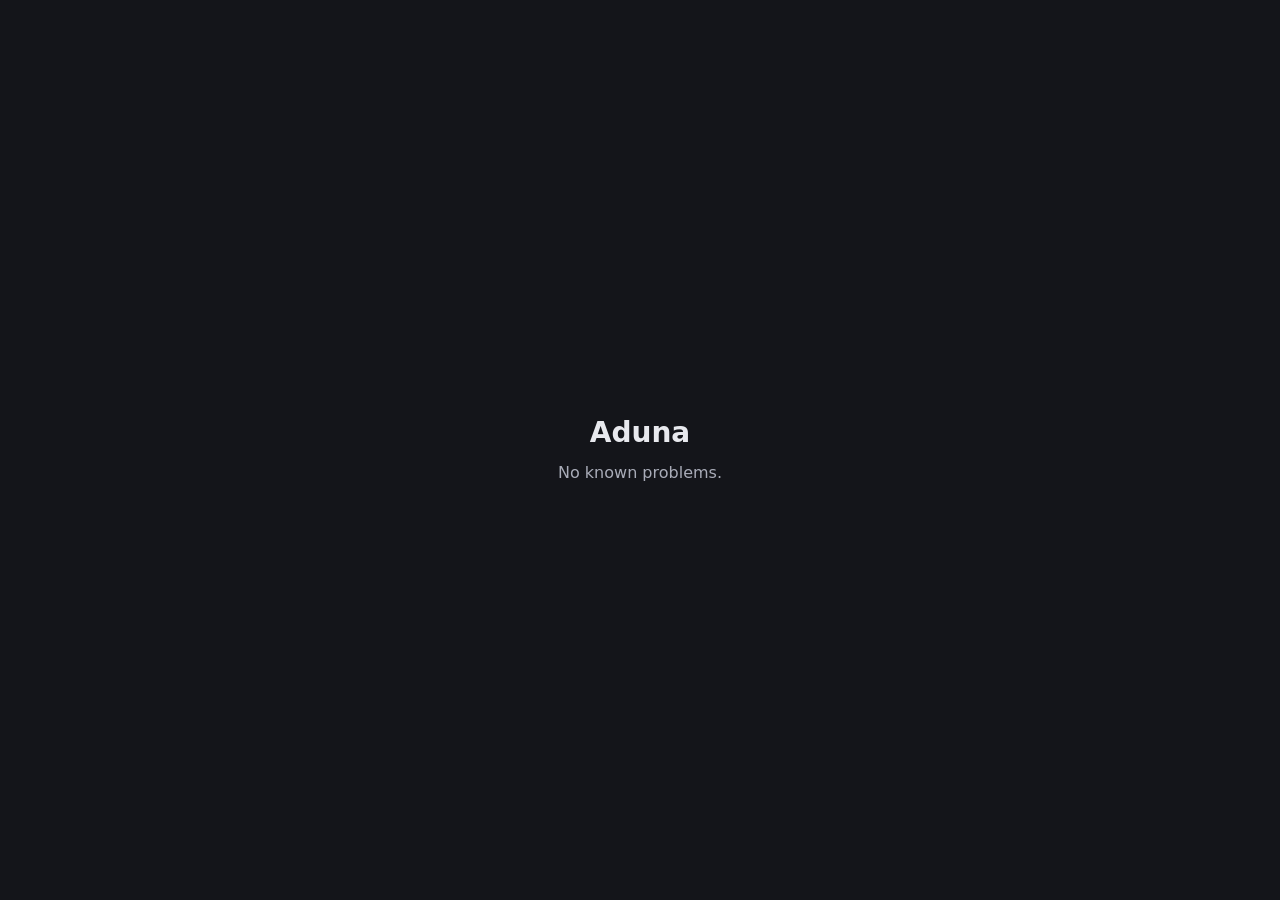
==== index.html @ 29a274d0 "Add status file and status page" ====
<!doctype html>
<html lang="en">
<head>
<meta charset="utf-8">
<meta name="viewport" content="width=device-width, initial-scale=1">
<title>Aduna status</title>
<style>
  :root { color-scheme: dark; }
  body { margin: 0; min-height: 100vh; display: grid; place-items: center; background: #14151a; color: #e8e9ee; font-family: system-ui, sans-serif; text-align: center; }
  main { padding: 24px; max-width: 420px; }
  h1 { font-size: 28px; margin: 0 0 12px; }
  p { margin: 0; color: #a9acb8; line-height: 1.5; }
</style>
</head>
<body>
<main>
  <h1 id="title">Aduna</h1>
  <p id="msg">Checking the server...</p>
</main>
<script>
fetch('status.json', { cache: 'no-store' })
  .then((r) => r.json())
  .then((s) => {
    document.getElementById('title').textContent = s.down ? 'Aduna is down' : 'Aduna';
    document.getElementById('msg').textContent = s.message || (s.down ? 'Back soon.' : 'No known problems.');
  })
  .catch(() => { document.getElementById('msg').textContent = 'Could not load the status.'; });
</script>
</body>
</html>
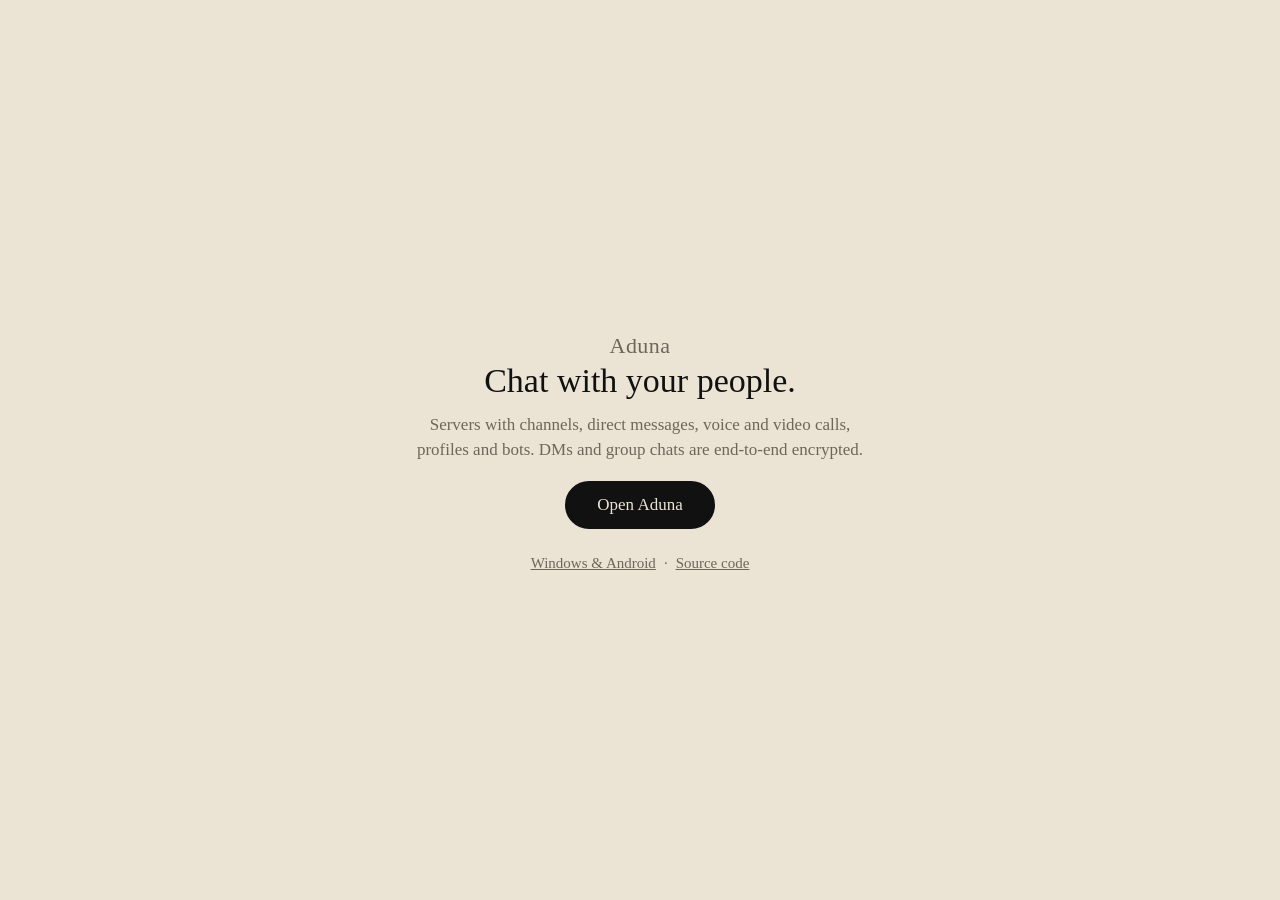
==== commit f5926d3b: "Make the repo the Aduna homepage with a status bar and a connecting page - index.html: homepage with" ====
--- a/index.html
+++ b/index.html
@@ -3,28 +3,82 @@
 <head>
 <meta charset="utf-8">
 <meta name="viewport" content="width=device-width, initial-scale=1">
-<title>Aduna status</title>
-<style>
-  :root { color-scheme: dark; }
-  body { margin: 0; min-height: 100vh; display: grid; place-items: center; background: #14151a; color: #e8e9ee; font-family: system-ui, sans-serif; text-align: center; }
-  main { padding: 24px; max-width: 420px; }
-  h1 { font-size: 28px; margin: 0 0 12px; }
-  p { margin: 0; color: #a9acb8; line-height: 1.5; }
-</style>
+<title>Aduna</title>
+<meta name="description" content="Aduna is a chat app with servers, channels, DMs, voice and video calls, and bots.">
+<link rel="stylesheet" href="site.css">
 </head>
 <body>
-<main>
-  <h1 id="title">Aduna</h1>
-  <p id="msg">Checking the server...</p>
-</main>
+<div id="bar" role="status" aria-live="polite"></div>
+
+<div class="wrap">
+  <main>
+    <p class="brand">Aduna</p>
+    <h1>Chat with your people.</h1>
+    <p>Servers with channels, direct messages, voice and video calls, profiles and bots. DMs and group chats are end-to-end encrypted.</p>
+    <a class="btn" id="open" href="connect.html">Open Aduna</a>
+    <div class="links">
+      <a id="releases" href="#">Windows &amp; Android</a>·<a id="source" href="#">Source code</a>
+    </div>
+  </main>
+</div>
+
+<script src="config.js"></script>
 <script>
-fetch('status.json', { cache: 'no-store' })
-  .then((r) => r.json())
-  .then((s) => {
-    document.getElementById('title').textContent = s.down ? 'Aduna is down' : 'Aduna';
-    document.getElementById('msg').textContent = s.message || (s.down ? 'Back soon.' : 'No known problems.');
-  })
-  .catch(() => { document.getElementById('msg').textContent = 'Could not load the status.'; });
+(function () {
+  var bar = document.getElementById('bar');
+  document.getElementById('releases').href = ADUNA.releases;
+  document.getElementById('source').href = ADUNA.source;
+
+  var manual = null;      // what status.json says: {kind, text} or null
+  var unreachable = false; // the server did not answer /healthz twice in a row
+
+  function render() {
+    var m = manual;
+    if (!m && unreachable) m = { kind: 'warn', text: 'Aduna isn’t responding right now. It may be restarting.' };
+    if (!m) { bar.className = ''; bar.textContent = ''; return; }
+    bar.className = 'show ' + m.kind;
+    bar.textContent = m.text;
+  }
+
+  // status.json is edited by hand: { "down": true, "message": "Restarting for an update." }
+  function loadStatus() {
+    return fetch('status.json?t=' + Date.now(), { cache: 'no-store' })
+      .then(function (r) { return r.json(); })
+      .then(function (s) {
+        if (s.down) manual = { kind: 'down', text: s.message || 'Aduna is down. Back soon.' };
+        else if (s.message) manual = { kind: 'warn', text: s.message };
+        else manual = null;
+      })
+      .catch(function () { /* keep whatever we had */ });
+  }
+
+  function ping() {
+    var ctl = typeof AbortController === 'function' ? new AbortController() : null;
+    var stop = ctl ? setTimeout(function () { ctl.abort(); }, 5000) : null;
+    return fetch(ADUNA.health + '?t=' + Date.now(), { cache: 'no-store', signal: ctl ? ctl.signal : undefined })
+      .then(function (r) { return r.ok ? r.text() : ''; })
+      .then(function (t) { return t.trim() === 'ok'; })
+      .catch(function () { return false; })
+      .then(function (up) { if (stop) clearTimeout(stop); return up; });
+  }
+
+  var misses = 0;
+  function check() {
+    loadStatus().then(function () {
+      return ping();
+    }).then(function (up) {
+      if (up || navigator.onLine === false) { misses = 0; unreachable = false; render(); return; }
+      misses += 1;
+      // one miss can be a blip; two in a row is worth telling people about
+      if (misses >= 2) { unreachable = true; render(); return; }
+      render();
+      setTimeout(check, 5000);
+    });
+  }
+
+  check();
+  setInterval(check, 30000);
+})();
 </script>
 </body>
 </html>
--- a/site.css
+++ b/site.css
@@ -0,0 +1,32 @@
+:root{--bg:#ebe4d4;--text:#111112;--muted:#6d675a;--line:#c9c0aa;--warn-bg:#f1d98a;--warn-text:#3b2f00;--down-bg:#b3261e;--down-text:#fff}
+@media (prefers-color-scheme: dark){:root{--bg:#141917;--text:#e8ece9;--muted:#8fa097;--line:#33403a;--warn-bg:#5a4a12;--warn-text:#fbefc4;--down-bg:#8c1d18;--down-text:#fff}}
+*{box-sizing:border-box}
+html,body{margin:0;min-height:100%}
+body{background:var(--bg);color:var(--text);font-family:Georgia,serif;display:flex;flex-direction:column;min-height:100vh}
+a{color:inherit}
+.brand{font-size:22px;letter-spacing:.02em;margin:0}
+
+/* status bar */
+#bar{display:none;padding:10px 16px;text-align:center;font-size:15px;line-height:1.4}
+#bar.show{display:block}
+#bar.warn{background:var(--warn-bg);color:var(--warn-text)}
+#bar.down{background:var(--down-bg);color:var(--down-text)}
+
+/* page layout */
+.wrap{flex:1;display:flex;align-items:center;justify-content:center;padding:24px}
+main{max-width:460px;text-align:center}
+h1{font-weight:400;font-size:34px;margin:0 0 12px}
+p{color:var(--muted);font-size:17px;line-height:1.5;margin:0 0 18px}
+.btn{display:inline-block;font:inherit;font-size:17px;line-height:44px;height:48px;padding:0 30px;border-radius:30px;border:2px solid var(--text);background:var(--text);color:var(--bg);cursor:pointer;text-decoration:none}
+.btn.ghost{background:transparent;color:var(--text)}
+.btn:disabled{opacity:.5;cursor:default}
+.links{margin-top:26px;font-size:15px;color:var(--muted)}
+.links a{margin:0 8px}
+
+/* loading page */
+.spin{width:34px;height:34px;margin:0 auto 22px;border:3px solid var(--line);border-top-color:var(--text);border-radius:50%;animation:spin 1s linear infinite}
+#what{color:var(--text);font-size:18px;min-height:52px}
+#meta{font-size:14px;min-height:20px}
+.row{display:flex;gap:12px;justify-content:center;flex-wrap:wrap;margin-top:6px}
+@keyframes spin{to{transform:rotate(360deg)}}
+@media (prefers-reduced-motion: reduce){.spin{animation-duration:3s}}
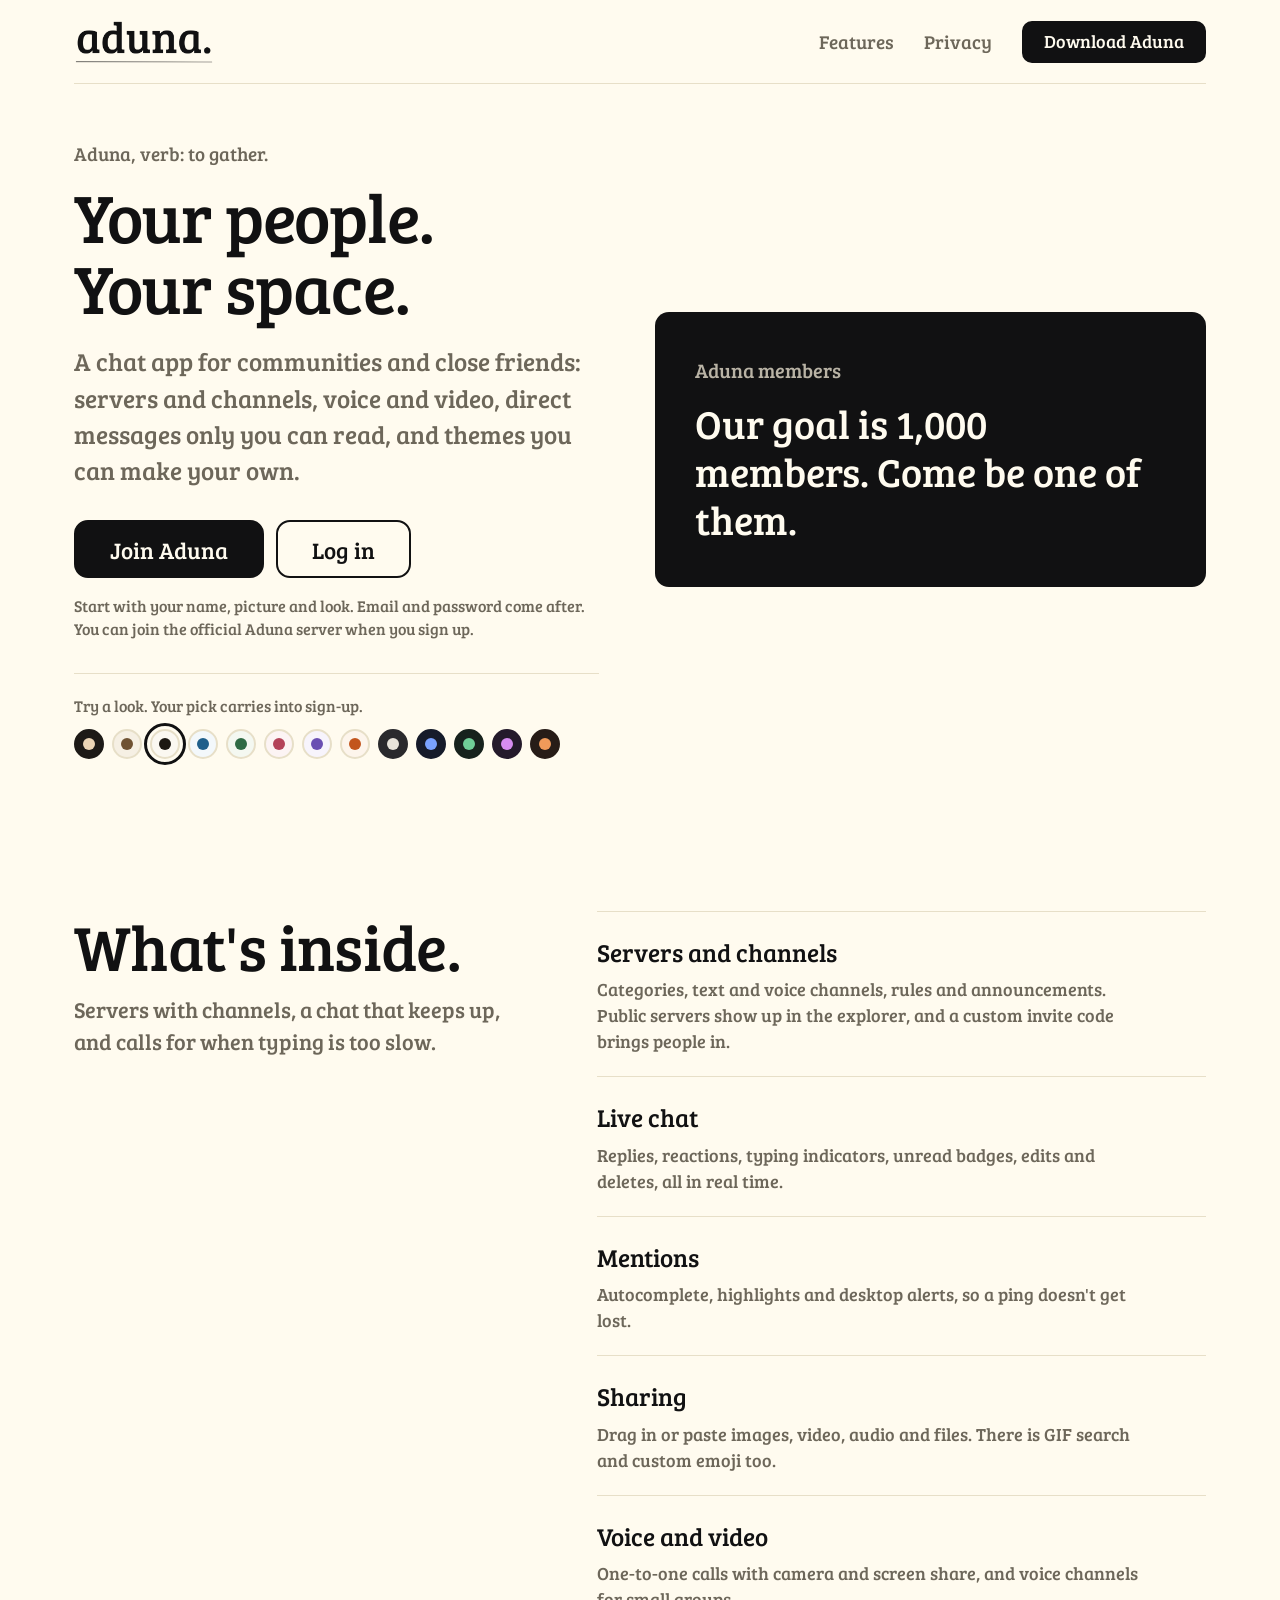
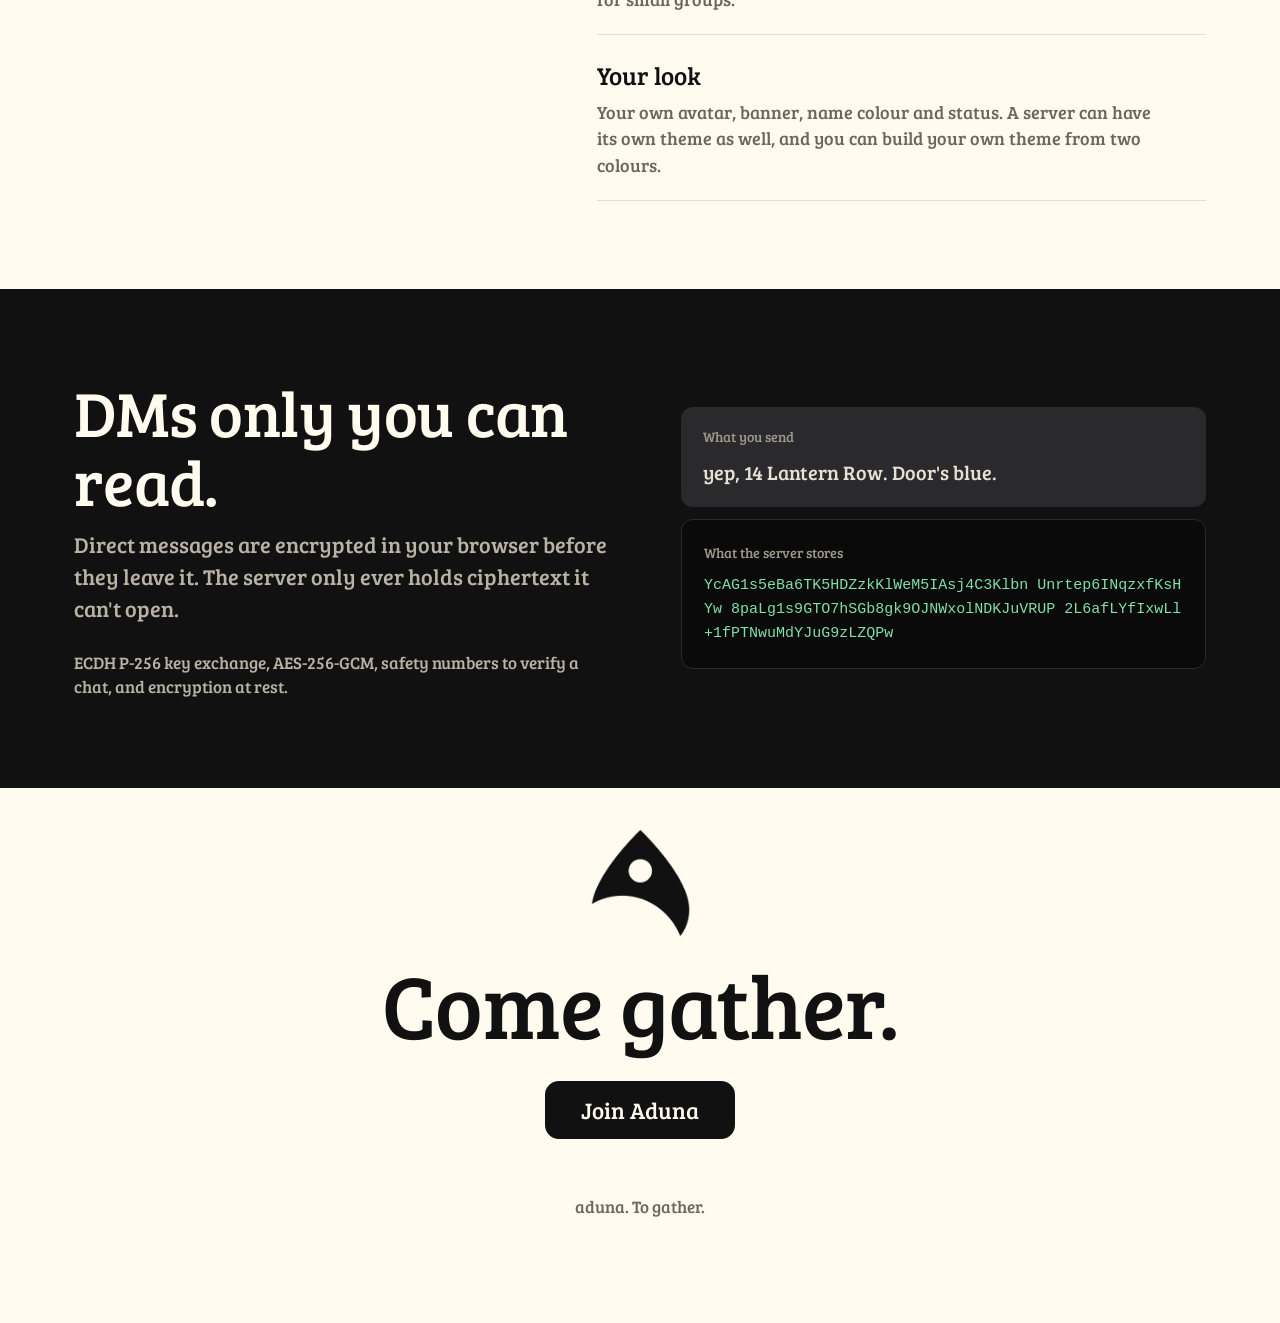
==== commit 7787ef28: "Match the homepage to the Aduna landing page - index.html: the server's landing page (hero, theme sw" ====
--- a/index.html
+++ b/index.html
@@ -3,82 +3,108 @@
 <head>
 <meta charset="utf-8">
 <meta name="viewport" content="width=device-width, initial-scale=1">
-<title>Aduna</title>
-<meta name="description" content="Aduna is a chat app with servers, channels, DMs, voice and video calls, and bots.">
+<title>Aduna: to gather.</title>
+<meta name="description" content="Aduna is a chat app for your people. Servers, live chat, end-to-end encrypted DMs, voice and video calls, and themes.">
+<meta name="theme-color" content="#fffbef">
+<meta name="google-adsense-account" content="ca-pub-8339145384563901">
+<meta property="og:title" content="Aduna: to gather.">
+<meta property="og:description" content="Servers, live chat, encrypted DMs, calls and themes. Come gather.">
+<meta property="og:image" content="https://aduna.dpdns.org/home-assets/aduna-icon.png">
+<link rel="icon" type="image/png" href="home-assets/favicon.png" media="(prefers-color-scheme: light)" />
+<link rel="icon" type="image/png" href="home-assets/favicon-dark.png" media="(prefers-color-scheme: dark)" />
+<link rel="manifest" href="/manifest.webmanifest">
+<link rel="apple-touch-icon" href="home-assets/apple-touch-icon.png">
+<link rel="stylesheet" href="home-assets/landing.css">
 <link rel="stylesheet" href="site.css">
+<script src="/pwa.js" defer></script>
 </head>
 <body>
 <div id="bar" role="status" aria-live="polite"></div>
 
 <div class="wrap">
-  <main>
-    <p class="brand">Aduna</p>
-    <h1>Chat with your people.</h1>
-    <p>Servers with channels, direct messages, voice and video calls, profiles and bots. DMs and group chats are end-to-end encrypted.</p>
-    <a class="btn" id="open" href="connect.html">Open Aduna</a>
-    <div class="links">
-      <a id="releases" href="#">Windows &amp; Android</a>·<a id="source" href="#">Source code</a>
+  <nav>
+    <a class="brand" href="/" aria-label="aduna."><span class="logo-wm" role="img" aria-label="aduna."></span></a>
+    <div class="links"><a class="t" href="#features">Features</a><a class="t" href="#privacy">Privacy</a>
+      <a class="btn sm dl" href="connect.html?go=download">Download Aduna</a></div>
+  </nav>
+
+  <header class="hero">
+    <div class="hero-copy">
+      <p class="kicker">Aduna, verb: to gather.</p>
+      <h1>Your people.<br>Your space.</h1>
+      <p class="lead">A chat app for communities and close friends: servers and channels, voice and video, direct messages only you can read, and themes you can make your own.</p>
+      <div class="cta">
+        <a class="btn big go primary" href="connect.html?go=signup">Join Aduna</a>
+        <a class="btn big ghost login" href="connect.html?go=app">Log in</a>
+      </div>
+      <p class="note">Start with your name, picture and look. Email and password come after. You can join the official Aduna server when you sign up.</p>
+
+      <div class="try" role="group" aria-label="Try a theme on this page">
+        <span class="try-label">Try a look. Your pick carries into sign-up.</span>
+        <div class="dots">
+          <button type="button" class="is20 sw" data-theme="zen" aria-pressed="false" aria-label="Zen" title="Zen">Zen</button>
+          <button type="button" class="is21 sw" data-theme="zen-light" aria-pressed="false" aria-label="Zen Light" title="Zen Light">Zen Light</button>
+          <button type="button" class="is8 sw" data-theme="parchment" aria-pressed="false" aria-label="Parchment" title="Parchment">Parchment</button>
+          <button type="button" class="is9 sw" data-theme="ocean" aria-pressed="false" aria-label="Ocean" title="Ocean">Ocean</button>
+          <button type="button" class="is10 sw" data-theme="forest" aria-pressed="false" aria-label="Forest" title="Forest">Forest</button>
+          <button type="button" class="is11 sw" data-theme="rose" aria-pressed="false" aria-label="Rose" title="Rose">Rose</button>
+          <button type="button" class="is12 sw" data-theme="lavender" aria-pressed="false" aria-label="Lavender" title="Lavender">Lavender</button>
+          <button type="button" class="is13 sw" data-theme="sunset" aria-pressed="false" aria-label="Sunset" title="Sunset">Sunset</button>
+          <button type="button" class="is14 sw" data-theme="charcoal" aria-pressed="false" aria-label="Charcoal" title="Charcoal">Charcoal</button>
+          <button type="button" class="is15 sw" data-theme="midnight" aria-pressed="false" aria-label="Midnight" title="Midnight">Midnight</button>
+          <button type="button" class="is16 sw" data-theme="evergreen" aria-pressed="false" aria-label="Evergreen" title="Evergreen">Evergreen</button>
+          <button type="button" class="is17 sw" data-theme="plum" aria-pressed="false" aria-label="Plum" title="Plum">Plum</button>
+          <button type="button" class="is18 sw" data-theme="ember" aria-pressed="false" aria-label="Ember" title="Ember">Ember</button>
+        </div>
+      </div>
     </div>
-  </main>
+
+    <aside class="goal" id="goal" aria-labelledby="goal-title">
+      <p class="goal-kicker" id="goal-title">Aduna members</p>
+      <p class="goal-count"><b id="goal-n">&ndash;</b><span class="of">of <span id="goal-target">1,000</span></span></p>
+      <div class="goal-bar" id="goal-track" role="progressbar" aria-labelledby="goal-title" aria-valuemin="0" aria-valuemax="1000" aria-valuenow="0"><div class="goal-fill" id="goal-fill"></div></div>
+      <p class="goal-note" id="goal-note">Our goal is 1,000 members. Come be one of them.</p>
+    </aside>
+  </header>
+</div>
+
+<section id="features"><div class="wrap two">
+  <div>
+    <h2>What's inside.</h2>
+    <p class="sub">Servers with channels, a chat that keeps up, and calls for when typing is too slow.</p>
+  </div>
+  <dl class="feat">
+    <div><dt>Servers and channels</dt><dd>Categories, text and voice channels, rules and announcements. Public servers show up in the explorer, and a custom invite code brings people in.</dd></div>
+    <div><dt>Live chat</dt><dd>Replies, reactions, typing indicators, unread badges, edits and deletes, all in real time.</dd></div>
+    <div><dt>Mentions</dt><dd>Autocomplete, highlights and desktop alerts, so a ping doesn't get lost.</dd></div>
+    <div><dt>Sharing</dt><dd>Drag in or paste images, video, audio and files. There is GIF search and custom emoji too.</dd></div>
+    <div><dt>Voice and video</dt><dd>One-to-one calls with camera and screen share, and voice channels for small groups.</dd></div>
+    <div><dt>Your look</dt><dd>Your own avatar, banner, name colour and status. A server can have its own theme as well, and you can build your own theme from two colours.</dd></div>
+  </dl>
+</div></section>
+
+<section id="privacy" class="dark"><div class="wrap split">
+  <div>
+    <h2>DMs only you can read.</h2>
+    <p class="sub">Direct messages are encrypted in your browser before they leave it. The server only ever holds ciphertext it can't open.</p>
+    <p class="spec">ECDH P-256 key exchange, AES-256-GCM, safety numbers to verify a chat, and encryption at rest.</p>
+  </div>
+  <div>
+    <div class="plain"><div class="lab">What you send</div>yep, 14 Lantern Row. Door's blue.</div>
+    <div class="cipher"><div class="lab">What the server stores</div>YcAG1s5eBa6TK5HDZzkKlWeM5IAsj4C3Klbn Unrtep6INqzxfKsHYw 8paLg1s9GTO7hSGb8gk9OJNWxolNDKJuVRUP 2L6afLYfIxwLl+1fPTNwuMdYJuG9zLZQPw</div>
+  </div>
+</div></section>
+
+<div class="wrap final">
+  <span class="logo-ic" aria-hidden="true"></span>
+  <h2>Come gather.</h2>
+  <a class="btn big go primary" href="connect.html?go=signup">Join Aduna</a>
+  <footer class="is19"><span>aduna. To gather.</span></footer>
 </div>
 
 <script src="config.js"></script>
-<script>
-(function () {
-  var bar = document.getElementById('bar');
-  document.getElementById('releases').href = ADUNA.releases;
-  document.getElementById('source').href = ADUNA.source;
-
-  var manual = null;      // what status.json says: {kind, text} or null
-  var unreachable = false; // the server did not answer /healthz twice in a row
-
-  function render() {
-    var m = manual;
-    if (!m && unreachable) m = { kind: 'warn', text: 'Aduna isn’t responding right now. It may be restarting.' };
-    if (!m) { bar.className = ''; bar.textContent = ''; return; }
-    bar.className = 'show ' + m.kind;
-    bar.textContent = m.text;
-  }
-
-  // status.json is edited by hand: { "down": true, "message": "Restarting for an update." }
-  function loadStatus() {
-    return fetch('status.json?t=' + Date.now(), { cache: 'no-store' })
-      .then(function (r) { return r.json(); })
-      .then(function (s) {
-        if (s.down) manual = { kind: 'down', text: s.message || 'Aduna is down. Back soon.' };
-        else if (s.message) manual = { kind: 'warn', text: s.message };
-        else manual = null;
-      })
-      .catch(function () { /* keep whatever we had */ });
-  }
-
-  function ping() {
-    var ctl = typeof AbortController === 'function' ? new AbortController() : null;
-    var stop = ctl ? setTimeout(function () { ctl.abort(); }, 5000) : null;
-    return fetch(ADUNA.health + '?t=' + Date.now(), { cache: 'no-store', signal: ctl ? ctl.signal : undefined })
-      .then(function (r) { return r.ok ? r.text() : ''; })
-      .then(function (t) { return t.trim() === 'ok'; })
-      .catch(function () { return false; })
-      .then(function (up) { if (stop) clearTimeout(stop); return up; });
-  }
-
-  var misses = 0;
-  function check() {
-    loadStatus().then(function () {
-      return ping();
-    }).then(function (up) {
-      if (up || navigator.onLine === false) { misses = 0; unreachable = false; render(); return; }
-      misses += 1;
-      // one miss can be a blip; two in a row is worth telling people about
-      if (misses >= 2) { unreachable = true; render(); return; }
-      render();
-      setTimeout(check, 5000);
-    });
-  }
-
-  check();
-  setInterval(check, 30000);
-})();
-</script>
+<script src="home-assets/theme.js"></script>
+<script src="home-assets/landing.js"></script>
+<script src="home-assets/status-bar.js"></script>
 </body>
 </html>
--- a/home-assets/landing.css
+++ b/home-assets/landing.css
@@ -0,0 +1,105 @@
+@font-face{font-family:'Bree Serif';src:url('bree-serif.woff2') format('woff2');font-display:swap}
+:root{--cream:#fffbef;--ink:#111112;--muted:#6d675a;--line:#e7dfc8;--card:#fff;--gold:#e0b04a;--green:#3fb577;
+  --fg:#111112;--accent:#111112;--on-accent:#fffbef;--band:#111112;--band-fg:#fffbef;--band-muted:#b9b3a5;
+  --d-bg:#2a2a2d;--d-bg2:#222225;--d-bg3:#18181a;--d-field:#363639;--d-line:#3a3a3e;--d-text:#e5e1d6;--d-muted:#98948a}
+*{box-sizing:border-box;margin:0;padding:0}
+html{scroll-behavior:smooth}
+body{font-family:'Bree Serif',Georgia,serif;background:var(--cream);color:var(--fg);line-height:1.45;-webkit-font-smoothing:antialiased;transition:background-color .3s,color .3s}
+a{color:inherit;text-decoration:none}
+.wrap{max-width:1180px;margin:0 auto;padding:0 24px}
+nav{display:flex;align-items:center;justify-content:space-between;height:84px;border-bottom:1px solid var(--line)}
+
+nav .links{display:flex;align-items:center;gap:30px;font-size:19px}
+nav .links a.t{color:var(--muted)}nav .links a.t:hover{color:var(--fg)}
+.btn{display:inline-flex;align-items:center;justify-content:center;gap:10px;height:50px;padding:0 26px;border-radius:12px;font-size:20px;border:2px solid var(--accent);background:var(--accent);color:var(--on-accent);transition:background-color .3s,color .3s,border-color .3s,opacity .15s;cursor:pointer;font-family:inherit}
+.btn:hover{opacity:.88}
+.btn.ghost{background:transparent;color:var(--fg);border-color:var(--fg)}.btn.ghost:hover{opacity:1;background:var(--fg);color:var(--cream)}
+.btn.sm{height:42px;padding:0 20px;font-size:18px;border-radius:10px}
+.btn.big{height:58px;padding:0 34px;font-size:23px;border-radius:14px}
+.hero{display:grid;grid-template-columns:minmax(0,1fr);gap:48px;padding:56px 0 40px;text-align:left}
+.kicker{font-size:19px;color:var(--muted)}
+h1{font-weight:400;font-size:clamp(44px,7vw,88px);line-height:1.04;letter-spacing:-.015em;margin:12px 0 20px}
+.hero p.lead{font-size:clamp(19px,2.2vw,25px);color:var(--muted);max-width:660px;margin:0 0 32px}
+.cta{display:flex;gap:12px;flex-wrap:wrap}
+.hero .note{margin-top:16px;color:var(--muted);font-size:16px;max-width:520px}
+/* try a theme: the product's own differentiator, usable before anyone signs up */
+.try{margin-top:32px;padding-top:20px;border-top:1px solid var(--line);display:flex;flex-direction:column;gap:12px}
+.try-label{font-size:16px;color:var(--muted)}
+.dots{display:flex;flex-wrap:wrap;gap:8px}
+/* two columns on a wide screen: the words on the left, the member goal on the right, so the goal is on the first screen */
+@media(min-width:1000px){
+  .hero{grid-template-columns:minmax(0,1fr) minmax(0,1.05fr);gap:56px;align-items:center;padding:56px 0 64px}
+  .hero h1{font-size:clamp(52px,5.4vw,76px)}
+  .hero .goal{margin:0}
+}
+/* member goal (landing.js fills in the number from /api/public/members). Drawn in the page's band colours so a theme pick restyles it. */
+.goal{margin:0;border-radius:14px;background:var(--band);color:var(--band-fg);padding:44px 40px;text-align:left;transition:background-color .3s,color .3s}
+.goal-kicker{font-size:20px;color:var(--band-muted)}
+.goal-count{display:flex;flex-wrap:wrap;align-items:baseline;gap:0 16px;margin:12px 0 26px;line-height:1}
+.goal-count b{font-weight:400;font-size:clamp(72px,10vw,128px);letter-spacing:-.02em;font-variant-numeric:tabular-nums}
+.goal-count .of{font-size:clamp(26px,3.2vw,40px);color:var(--band-muted)}
+.goal-bar{height:20px;border-radius:10px;border:2px solid var(--band-muted);overflow:hidden}
+.goal-fill{height:100%;width:0;background:var(--band-fg);transition:width .9s ease-out}
+.goal-note{margin-top:20px;font-size:20px;color:var(--band-muted)}
+.goal.off .goal-count,.goal.off .goal-bar{display:none}
+.goal.off .goal-note{margin-top:14px;font-size:clamp(26px,3.2vw,40px);color:var(--band-fg);line-height:1.2}
+@media(max-width:560px){.goal{padding:30px 24px}}
+/* sections */
+section{padding:88px 0}
+h2{font-weight:400;font-size:clamp(36px,5vw,64px);line-height:1.08;letter-spacing:-.01em;margin-bottom:14px}
+.sub{font-size:22px;color:var(--muted);max-width:680px}
+.two{display:grid;grid-template-columns:1fr 1.35fr;gap:72px;align-items:start}
+.two>div:first-child{position:sticky;top:32px}
+.feat>div{padding:22px 0;border-top:1px solid var(--line)}.feat>div:last-child{border-bottom:1px solid var(--line)}
+.feat dt{font-size:25px;margin-bottom:6px}.feat dd{color:var(--muted);font-size:18px;max-width:560px}
+.dark{background:var(--band);color:var(--band-fg);transition:background-color .3s,color .3s}
+.dark .sub,.dark .spec{color:var(--band-muted)}
+.split{display:grid;grid-template-columns:1.05fr 1fr;gap:56px;align-items:center}
+.cipher{background:#0a0a0b;border:1px solid #2a2a2d;border-radius:12px;padding:22px;font-family:ui-monospace,Menlo,Consolas,monospace;font-size:15px;color:#7fe0a8;word-break:break-all;line-height:1.6}
+.cipher .lab{font-family:'Bree Serif',serif;font-size:14px;color:#9d978a;margin-bottom:10px}
+.plain{background:#2a2a2d;border-radius:12px;padding:20px 22px;margin-bottom:12px;color:#e5e1d6;font-size:20px}
+.plain .lab{font-size:14px;color:#9d978a;margin-bottom:10px}
+.spec{margin-top:26px;font-size:17px;max-width:520px}
+/* a theme swatch: the page's background colour with a dot in the theme's accent (the accent is the button's text colour, set per theme below) */
+.sw{cursor:pointer;font-family:inherit;position:relative;display:block;width:30px;height:30px;padding:0;border-radius:50%;border:2px solid var(--line);font-size:0;line-height:0}
+.sw::after{content:"";position:absolute;inset:7px;border-radius:50%;background:currentColor}
+@media(pointer:coarse){.sw{width:38px;height:38px}.sw::after{inset:10px}}
+.final{text-align:center;padding:40px 0 56px}
+.final .logo-ic{margin:0 auto}
+.final h2{font-size:clamp(44px,7vw,92px);margin:18px 0 28px}
+footer{border-top:2px solid var(--line);padding:32px 0 48px;color:var(--muted);font-size:17px;display:flex;justify-content:space-between;flex-wrap:wrap;gap:12px}
+@media(max-width:900px){.two{grid-template-columns:1fr;gap:28px}.two>div:first-child{position:static}.split{grid-template-columns:1fr}nav .links a.t{display:none}}
+@media(max-width:560px){.btn.big{height:54px;font-size:21px}}
+#pwa-toast{position:fixed;left:50%;bottom:24px;transform:translate(-50%,20px);max-width:min(92vw,440px);background:#111112;color:#fff;padding:14px 18px;border-radius:14px;font-size:15px;line-height:1.4;box-shadow:0 8px 30px rgba(0,0,0,.25);opacity:0;pointer-events:none;transition:.25s;z-index:50}
+#pwa-toast.show{opacity:1;transform:translate(-50%,0)}
+
+/* was inline style="" attributes */
+.is8{background:#fbf8f1 !important;color:#1c1812 !important}
+.is9{background:#f3f8fb !important;color:#1f5f8b !important}
+.is10{background:#f4f8f1 !important;color:#2f6b45 !important}
+.is11{background:#fcf4f4 !important;color:#b4435a !important}
+.is12{background:#f7f4fc !important;color:#6a4fb3 !important}
+.is13{background:#fdf5ec !important;color:#c2551d !important}
+.is14{background:#2a2a2d !important;color:#e8e4da !important;border-color:#2a2a2d !important}
+.is15{background:#161b2a !important;color:#7aa2ff !important;border-color:#161b2a !important}
+.is16{background:#17221d !important;color:#6fcf97 !important;border-color:#17221d !important}
+.is17{background:#241a2b !important;color:#d68cf0 !important;border-color:#241a2b !important}
+.is18{background:#271c17 !important;color:#f09a5a !important;border-color:#271c17 !important}
+.is20{background:#1d1a17 !important;color:#ecd5b6 !important;border-color:#1d1a17 !important}
+.is21{background:#f6f0e4 !important;color:#6f5233 !important}
+.is19{margin-top:24px !important;border:none !important;justify-content:center !important}
+
+/* theme preview: the swatches in "Eleven themes" restyle this page (landing.js sets the variables) */
+.sw[aria-pressed=true]{outline:3px solid var(--fg);outline-offset:3px}
+.sw:hover{border-color:var(--fg)}
+/* keyboard focus: one visible ring everywhere */
+a:focus-visible,button:focus-visible{outline:3px solid var(--fg);outline-offset:3px}
+.btn:focus-visible{border-radius:12px}
+@media (prefers-reduced-motion:reduce){html{scroll-behavior:auto}}
+.feat>div,nav,footer{transition:border-color .3s}
+@media (prefers-reduced-motion:reduce){body,.dark,.goal,.goal-fill,.btn{transition:none}}
+
+/* the logos are black-on-transparent images; drawing them as a mask in the text colour keeps them readable on every theme */
+.logo-wm,.logo-ic{display:block;background:var(--fg);-webkit-mask-repeat:no-repeat;mask-repeat:no-repeat;-webkit-mask-position:left center;mask-position:left center;-webkit-mask-size:contain;mask-size:contain;transition:background-color .3s}
+.logo-wm{width:140px;height:44px;-webkit-mask-image:url(aduna-wordmark.png);mask-image:url(aduna-wordmark.png)}
+.logo-ic{width:101px;height:110px;-webkit-mask-position:center;mask-position:center;-webkit-mask-image:url(aduna-icon.png);mask-image:url(aduna-icon.png)}
--- a/site.css
+++ b/site.css
@@ -1,32 +1,18 @@
-:root{--bg:#ebe4d4;--text:#111112;--muted:#6d675a;--line:#c9c0aa;--warn-bg:#f1d98a;--warn-text:#3b2f00;--down-bg:#b3261e;--down-text:#fff}
-@media (prefers-color-scheme: dark){:root{--bg:#141917;--text:#e8ece9;--muted:#8fa097;--line:#33403a;--warn-bg:#5a4a12;--warn-text:#fbefc4;--down-bg:#8c1d18;--down-text:#fff}}
-*{box-sizing:border-box}
-html,body{margin:0;min-height:100%}
-body{background:var(--bg);color:var(--text);font-family:Georgia,serif;display:flex;flex-direction:column;min-height:100vh}
-a{color:inherit}
-.brand{font-size:22px;letter-spacing:.02em;margin:0}
+/* Extra styles for the homepage and the connecting page. The look itself comes from home-assets/landing.css, which is a copy of the Aduna landing page. */
 
-/* status bar */
-#bar{display:none;padding:10px 16px;text-align:center;font-size:15px;line-height:1.4}
+/* the status bar across the top */
+#bar{display:none;padding:10px 16px;text-align:center;font-size:17px;line-height:1.4}
 #bar.show{display:block}
-#bar.warn{background:var(--warn-bg);color:var(--warn-text)}
-#bar.down{background:var(--down-bg);color:var(--down-text)}
+#bar.warn{background:#f1d98a;color:#3b2f00}
+#bar.down{background:#b3261e;color:#fff}
 
-/* page layout */
-.wrap{flex:1;display:flex;align-items:center;justify-content:center;padding:24px}
-main{max-width:460px;text-align:center}
-h1{font-weight:400;font-size:34px;margin:0 0 12px}
-p{color:var(--muted);font-size:17px;line-height:1.5;margin:0 0 18px}
-.btn{display:inline-block;font:inherit;font-size:17px;line-height:44px;height:48px;padding:0 30px;border-radius:30px;border:2px solid var(--text);background:var(--text);color:var(--bg);cursor:pointer;text-decoration:none}
-.btn.ghost{background:transparent;color:var(--text)}
-.btn:disabled{opacity:.5;cursor:default}
-.links{margin-top:26px;font-size:15px;color:var(--muted)}
-.links a{margin:0 8px}
-
-/* loading page */
-.spin{width:34px;height:34px;margin:0 auto 22px;border:3px solid var(--line);border-top-color:var(--text);border-radius:50%;animation:spin 1s linear infinite}
-#what{color:var(--text);font-size:18px;min-height:52px}
-#meta{font-size:14px;min-height:20px}
-.row{display:flex;gap:12px;justify-content:center;flex-wrap:wrap;margin-top:6px}
+/* the connecting page */
+.conn{max-width:560px;margin:0 auto;padding:88px 0 96px;text-align:center}
+.conn .spin{width:38px;height:38px;margin:0 auto 26px;border:3px solid var(--line);border-top-color:var(--fg);border-radius:50%;animation:spin 1s linear infinite}
+.conn h1{font-size:clamp(36px,6vw,60px);margin:0 0 14px}
+.conn .what{font-size:clamp(19px,2.2vw,23px);color:var(--muted);min-height:3em;margin:0 0 10px}
+.conn .meta{font-size:16px;color:var(--muted);min-height:1.4em;margin:0 0 30px}
+.conn .cta{justify-content:center}
+.conn .btn:disabled{opacity:.5;cursor:default}
 @keyframes spin{to{transform:rotate(360deg)}}
-@media (prefers-reduced-motion: reduce){.spin{animation-duration:3s}}
+@media (prefers-reduced-motion:reduce){.conn .spin{animation-duration:3s}}
